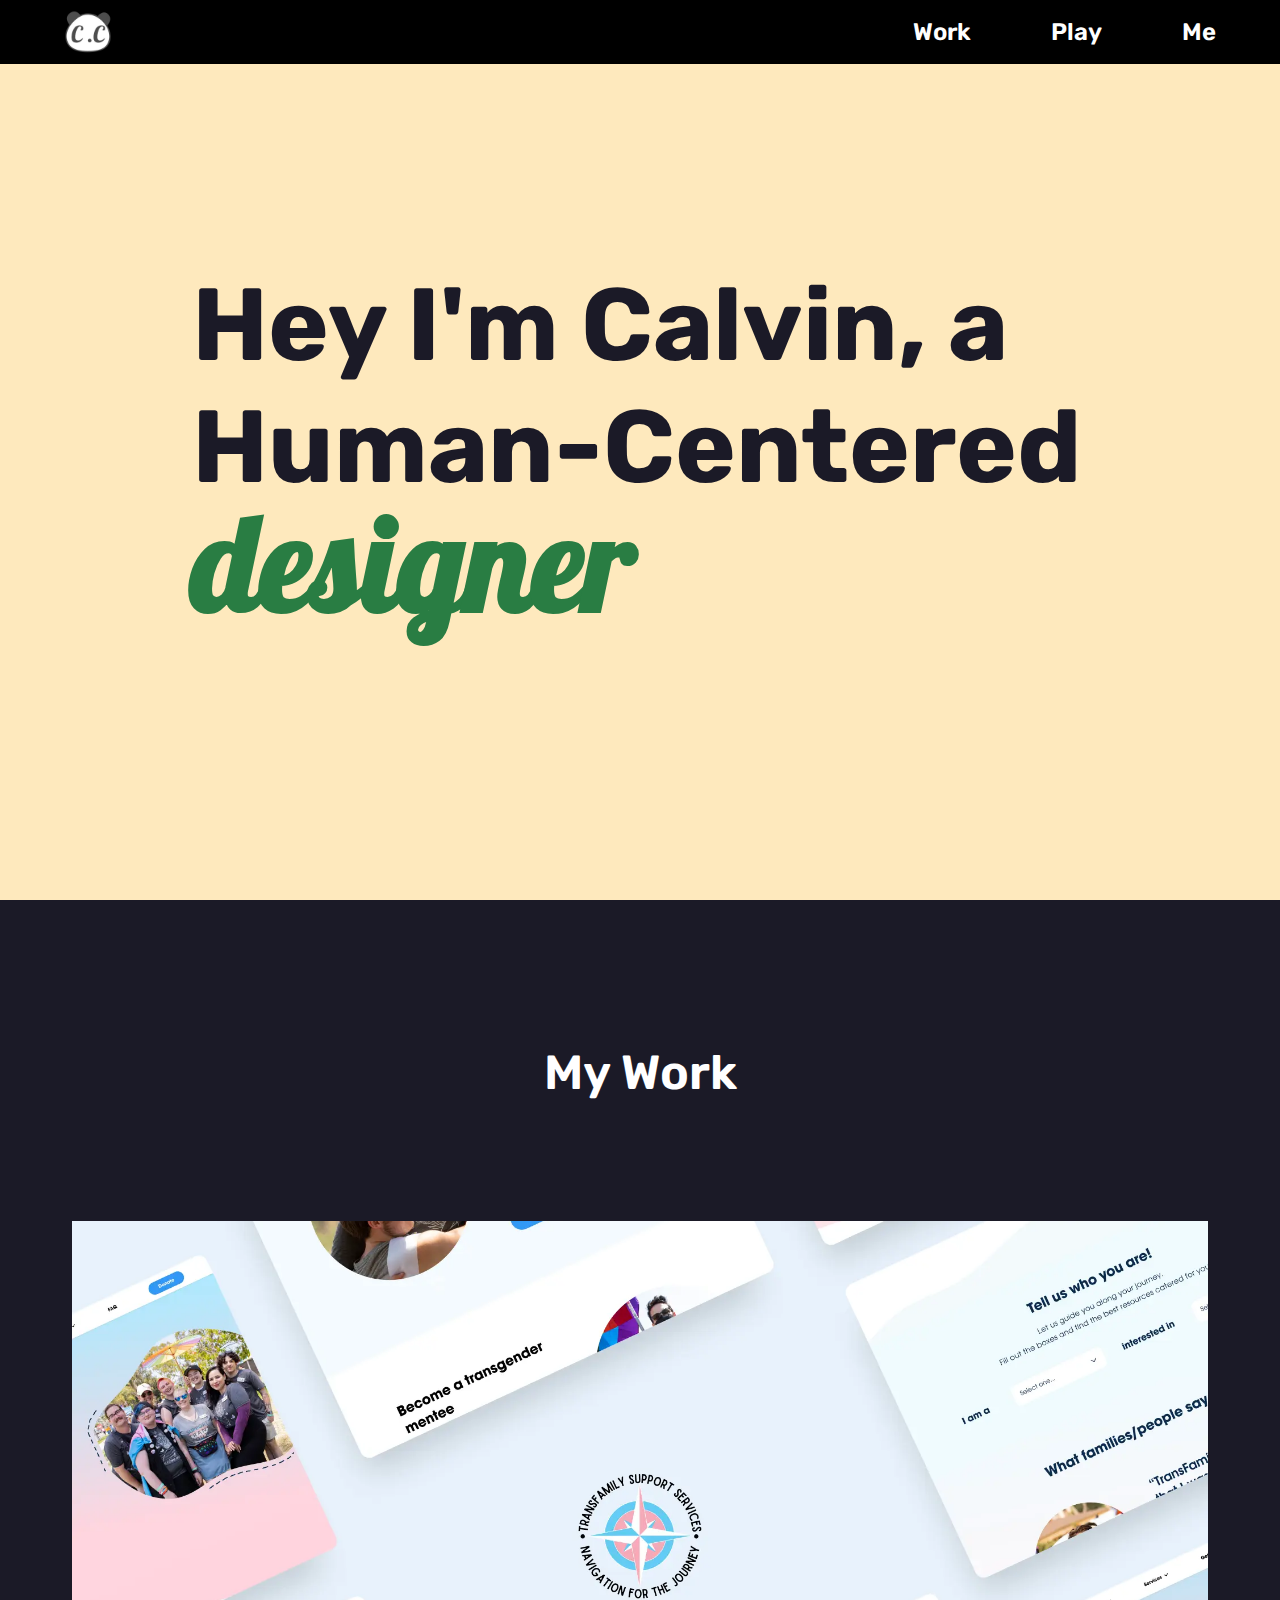
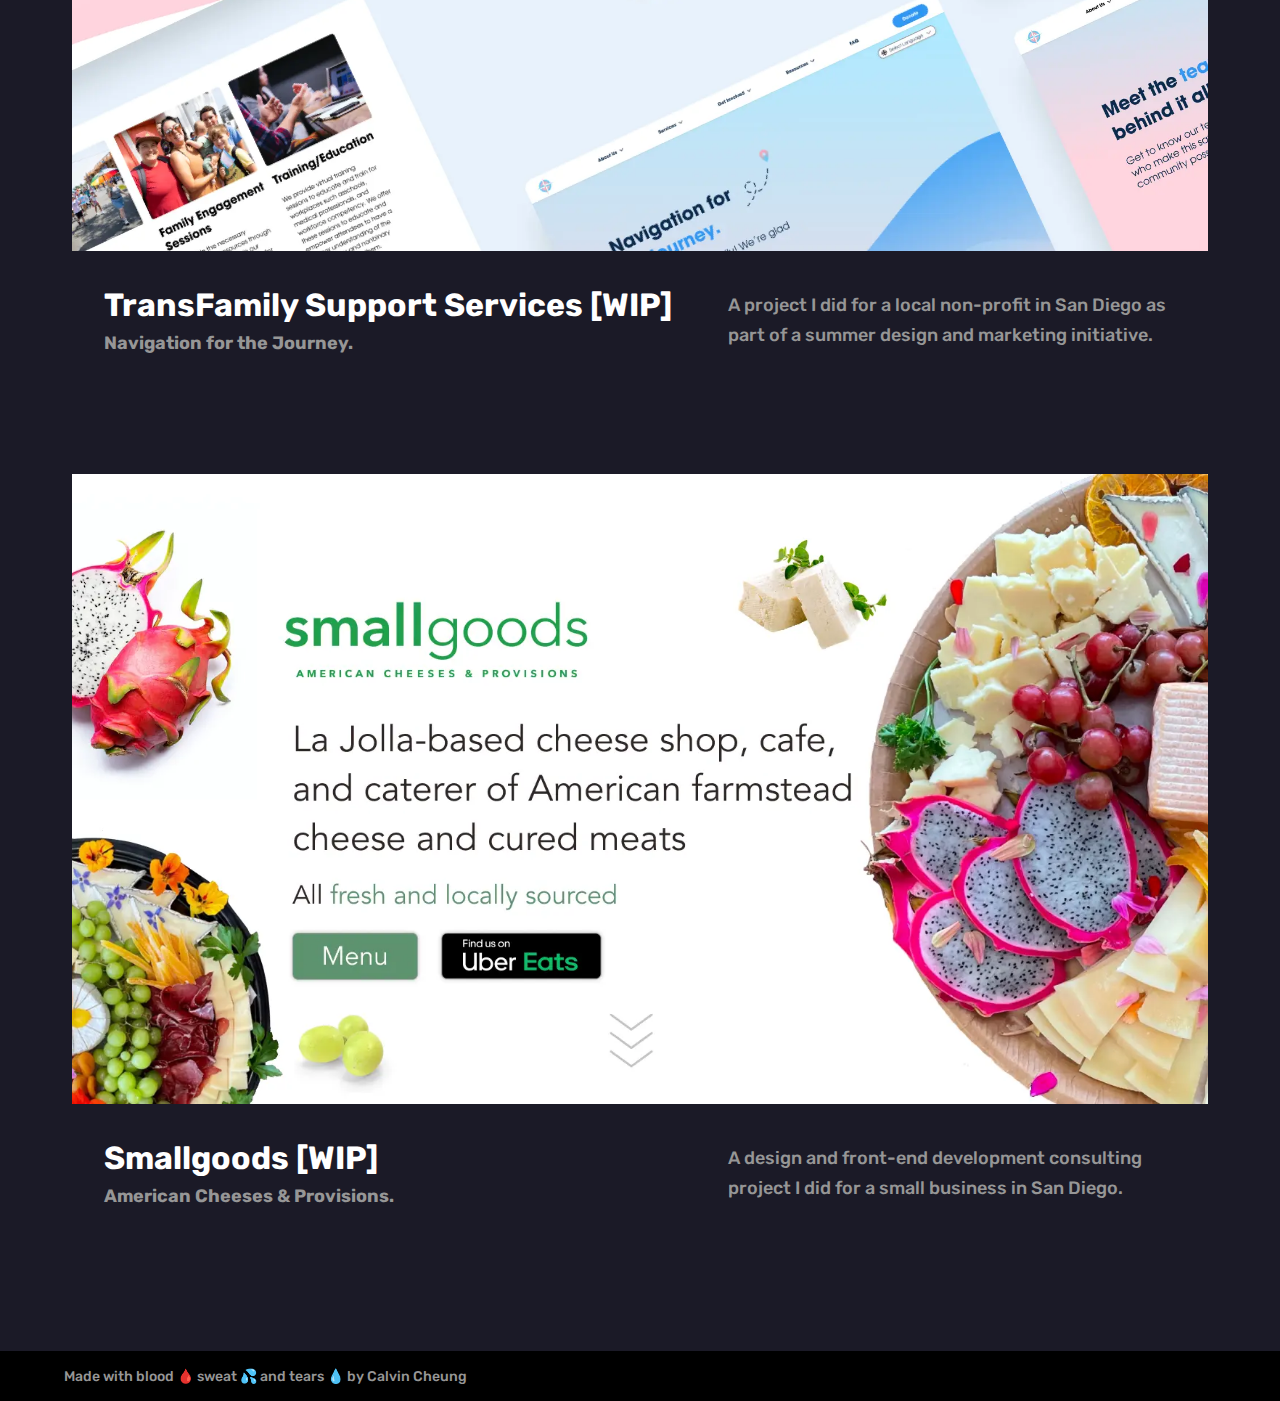
==== index.html @ ed8572fb "added files" ====
<!DOCTYPE html>
<html lang="en">
<head>
  <meta charset="UTF-8">
  <meta http-equiv="X-UA-Compatible" content="IE=edge">
  <meta name="viewport" content="width=device-width, initial-scale=1.0">
  <link rel="stylesheet" media="screen" href="styles.css">
  <title>Work</title>
</head>
<body>
  <header>
    <!-- Navigation -->
    <nav id="navbar">
      <div class="brand">
        <a href="/index.html"><img src="images/noto_panda.webp" alt="logo"></a>
      </div>
      <ul>
        <a href="/index.html">
          <div class="link-container">
            <li>Work</li>
          </div>
        </a>
        <a href="/playground.html" id="play">
          <div class="link-container">
            <li>
              <span class="letter">P</span><span class="letter">l</span><span class="letter">a</span><span class="letter">y</span>
            </li>
          </div>
        </a>
        <a href="about.html">
          <div class="link-container">
            <li>Me</li>
          </div>
        </a>
      </ul>
    </nav>
  </header>

  <main>
    <!-- Hero Section -->
    <section id="hero">
      <h1>Hey I'm Calvin, a Human-Centered <span class="fancy">designer</span></h1>
    </section>
    <!-- Work Section -->
    <section id="work">
      <h2 class="section-heading">My Work</h2>
      <!-- TransFamily Support Services -->
      <div class="work-item">
        <div class="work-thumb">
          <a href="#">
            <img class="img-fit" src="images/tfss_thumb.webp" alt="TransFamily Support Services case study thumbnail">
          </a>
        </div>
        <div class="work-info">
          <div class="work-title">
            <h3>TransFamily Support Services [WIP]</h3>
            <h5 class="work-caption">Navigation for the Journey.</h5>
          </div>
          <p class="work-description">
            A project I did for a local non-profit in San Diego as part of a summer design and marketing initiative.
          </p>
        </div>
      </div>
      <!-- Smallgoods -->
      <div class="work-item">
        <div class="work-thumb">
          <a href="#">
            <img class="img-fit" src="images/Smallgoods.webp" alt="Smallgoods case study thumbnail">
          </a>
        </div>
        <div class="work-info">
          <div class="work-title">
            <h3>Smallgoods [WIP]</h3>
            <h5 class="work-caption">American Cheeses & Provisions.</h5>
          </div>
          <p class="work-description">
            A design and front-end development consulting project I did for a small business in San Diego.
          </p>
        </div>
      </div>
    </section>
  </main>
  
  <!-- Footer -->
  <footer>
    <li>
      <ul>
        <h6>Made with blood 🩸 sweat 💦 and tears 💧 by Calvin Cheung</h6>
      </ul>
    </li>
  </footer>
  <script src="index.js"></script>
</body>
</html>
---- styles.css ----
:root {
  font-size: 62.5%; /* root font size of 10px */
  margin: 0;
  --light: rgb(254, 233, 189);
  --dark: #1b1a27;
  --green: rgba(41,125,67);
  --subtitle-color: #969696;
  --medium-font-weight: 500;
  --nav-font-weight: 600;
  --transition-function: cubic-bezier(0.19, 1, 0.22, 1);
  background-color: black;
}

@font-face {
  font-family: "Rubik";
  src: url(/fonts/Rubik-VariableFont_wght.ttf);
}

@font-face {
  font-family: "Lobster";
  src: url(/fonts/Lobster-Regular.ttf);
}

/* GLOBAL STYLES */
body {
  margin: 0;
  font-family: "Rubik", sans-serif;
  color: white;
  background-color: var(--dark);
}

h1 {
  color: white;
  font-size: 8vw;
  margin: 0 15vw;
  width: 70vw;
}

h2 {
  font-size: 4.8rem;
  font-weight: var(--nav-font-weight);
  margin: 0;
}

h3 {
  font-size: 3.2rem;
  margin: 0;
}

h4 {
  font-size: 2.4rem;
  margin: 0;
}

h5 {
  font-size: 1.8rem;
  margin: 0;
}

h6 {
  font-size: 1.4rem;
  font-weight: 500;
  color: var(--subtitle-color);
}

p {
  font-size: 1.8rem;
  line-height: 30px;
  margin: 0;
}

ul {
  padding: 0;
}

ul > a {
  text-decoration: none;
}

li {
  list-style: none;
}

/* NAVIGATION */
nav {
  background-color: black;
  font-weight: var(--nav-font-weight);
  width: 90%;
  height: 64px;
  display: flex;
  justify-content: space-between;
  padding: 0 5%;
  position: fixed;
  z-index: 3;
}

.brand {
  display: flex;
  align-items: center;
}

.brand img {
  width: 48px;
}

nav ul {
  height: 100%;
  display: flex;
  justify-content: right;
  margin: 0;
}

.link-container {
  padding: 0 40px;
  font-size: 2.4rem;
  display: inline;
}

a:last-child .link-container {
  padding-right: 0px;
}

nav ul a {
  height: 100%;
  display: flex;
  align-items: center; /* centers on y */
  justify-self: center;
  color: white;
}

nav ul a:hover {
  transition: ease .3s;
  color: var(--subtitle-color);
}

/* Colorful play hover effect */
#play:hover .letter:nth-child(1) {
  color: red;
  transition: ease .3s;
}

#play:hover .letter:nth-child(2) {
  color: orange;
  transition: ease .3s;
}

#play:hover .letter:nth-child(3) {
  color: green;
  transition: ease .3s;
}

#play:hover .letter:nth-child(4) {
  color: skyblue;
  transition: ease .3s;
}

/* FOOTER */
footer {
  background-color: black;
  width: 90%;
  height: 50px;
  padding: 0 5%;
  display: flex;
  overflow: hidden;
  align-items: center;  /*centers on y */
  justify-content: space-between;
}

/* SECTION STYLES */
.section-heading {
  text-align: center;
  padding-bottom: 120px;
  margin: 0;
}

.img-fit {
  width: 100%;
  height: 70vh;
  object-fit: cover;
}

/* HERO SECTION */
#hero {
  height: 100vh;
  width: 100vw;
  background-color: var(--light);
  display: grid;
  place-items: center;
}

#hero > h1 {
  color: var(--dark);
}

.fancy {
  font-family: 'Lobster', cursive;
  font-size: 1.3em;
  line-height: .8em;
  color: var(--green);
}

/* WORK SECTION */
#work {
  padding: 144px 0;
}

.work-item {
  margin: 0 72px 120px;
}

.work-item:last-child {
  margin-bottom: 0;
}

.work-thumb {
  overflow: hidden;
  cursor: pointer;
}

.work-thumb img {
  transition: var(--transition-function) 1s;
  transform: scale(1);
}

.work-thumb img:hover {
  transition: var(--transition-function) 1s;
  transform: scale(1.05);
}

.work-info {
  margin-top: 32px;
  padding-left: 32px;
  display: grid;
  grid-template-columns: auto 80ch;
}

.work-title {
  display: flex;
  flex-direction: column;
}

.work-caption {
  color: var(--subtitle-color);
  margin-top: 8px;
}

.work-description {
  margin: 0;
  align-self: center;
  justify-self: center;
  font-weight: var(--medium-font-weight);
  color: var(--subtitle-color);
  padding-right: 32px;
  grid-column-start: 2;
}

/* ABOUT PAGE */
#about-header {
  margin: 0 72px;
  padding: 144px 0;
}

#about-header > h1 {
  text-align: center;
  margin-bottom: 56px;
}

.about-header {
  display: grid;
  grid-template-columns: 45vw 10vw auto;
}

.about-image-fit {
  width: 100%;
  object-fit: cover;
}

.about-content {
  grid-column-start: 3;
  display: flex;
  flex-direction: column;
  justify-content: center;
}

.about-description {
  margin-top: 16px;
  color: var(--subtitle-color);
}
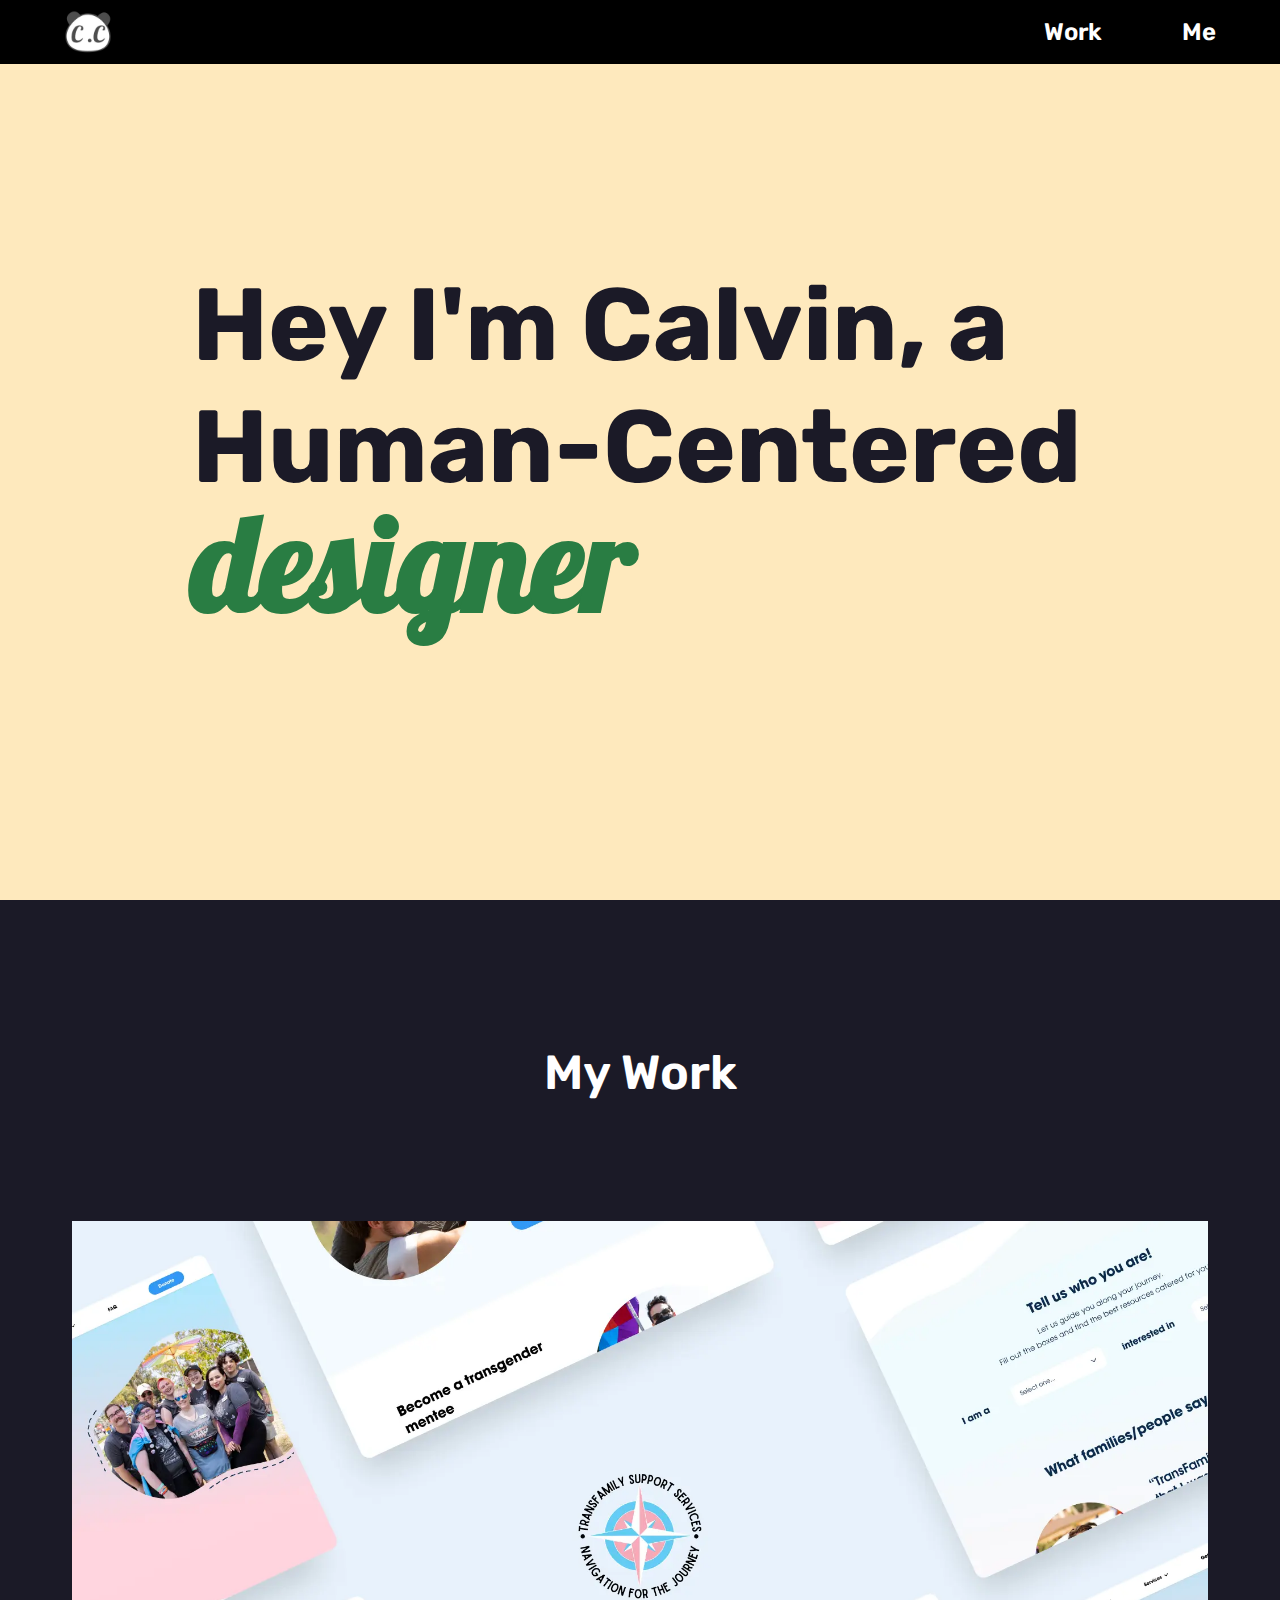
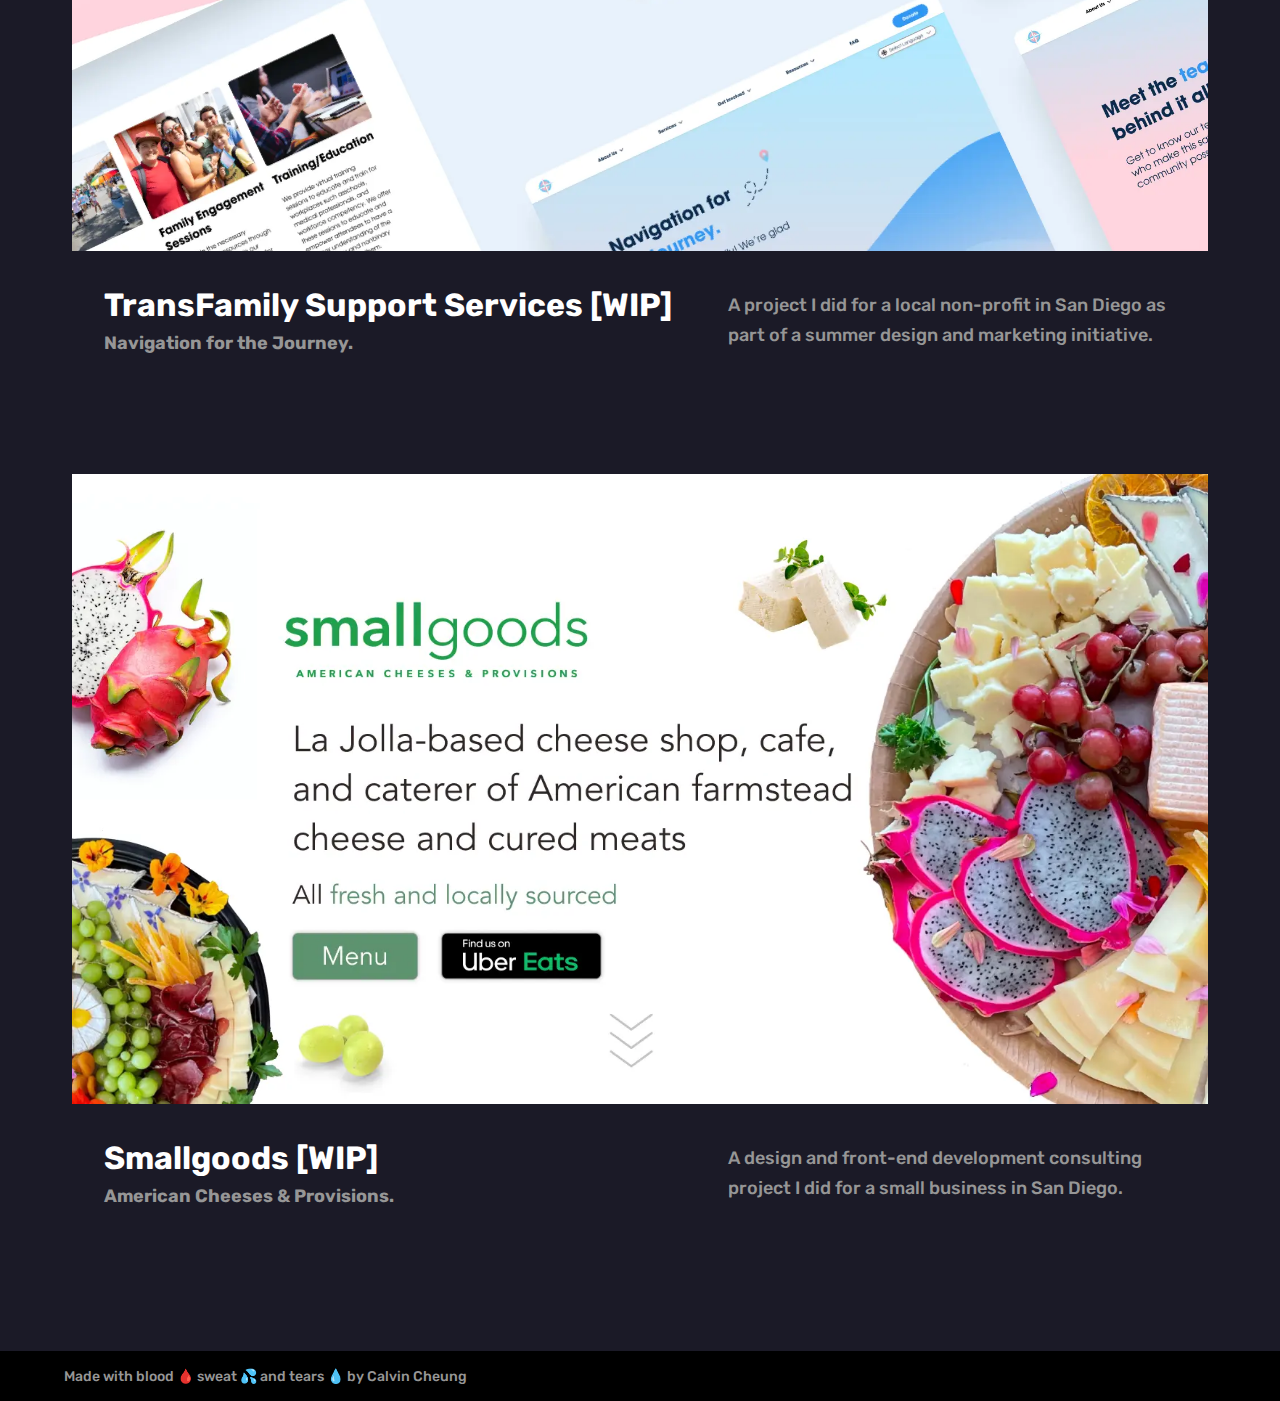
==== commit e203a12d: "added media queries" ====
--- a/index.html
+++ b/index.html
@@ -20,19 +20,16 @@
             <li>Work</li>
           </div>
         </a>
-        <a href="/playground.html" id="play">
-          <div class="link-container">
-            <li>
-              <span class="letter">P</span><span class="letter">l</span><span class="letter">a</span><span class="letter">y</span>
-            </li>
-          </div>
-        </a>
         <a href="about.html">
           <div class="link-container">
             <li>Me</li>
           </div>
         </a>
+        <!-- Hamburger -->
       </ul>
+      <a class="hamburger" href="#">
+        <img src="images/charm_menu-hamburger.svg" alt="hamburger icon">
+      </a>
     </nav>
   </header>
 
--- a/styles.css
+++ b/styles.css
@@ -24,7 +24,7 @@
 /* GLOBAL STYLES */
 body {
   margin: 0;
-  font-family: "Rubik", sans-serif;
+  font-family: "Rubik", Arial, Helvetica, sans-serif;
   color: white;
   background-color: var(--dark);
 }
@@ -131,6 +131,10 @@
 nav ul a:hover {
   transition: ease .3s;
   color: var(--subtitle-color);
+}
+
+.hamburger {
+  display: none;
 }
 
 /* Colorful play hover effect */
@@ -193,7 +197,7 @@
 }
 
 .fancy {
-  font-family: 'Lobster', cursive;
+  font-family: 'Lobster', Arial, Helvetica, sans-serif;
   font-size: 1.3em;
   line-height: .8em;
   color: var(--green);
@@ -255,17 +259,18 @@
 }
 
 /* ABOUT PAGE */
-#about-header {
+#about {
   margin: 0 72px;
   padding: 144px 0;
 }
 
-#about-header > h1 {
+#about > h1 {
   text-align: center;
+  font-size: 6.4rem;
   margin-bottom: 56px;
 }
 
-.about-header {
+.about {
   display: grid;
   grid-template-columns: 45vw 10vw auto;
 }
@@ -285,4 +290,110 @@
 .about-description {
   margin-top: 16px;
   color: var(--subtitle-color);
+}
+
+/* TABLET */
+@media only screen and (max-width: 1200px) {
+  h3 {
+    font-size: 2.4em;
+  }
+
+  p {
+    font-size: 1.6em;
+  }
+
+  .section-heading {
+    padding-bottom: 80px;
+  }
+
+  #work {
+    padding: 120px 0;
+  }
+  
+  .work-item {
+    margin: 0 48px 96px;
+  }
+
+  .work-info {
+    display: flex;
+    flex-direction: column;
+  }
+
+  .work-description {
+    padding-right: 0;
+    align-self: auto;
+    margin-top: 16px;
+  }
+
+  #about {
+    padding: 112px 0;
+    margin: 0 56px;
+  }
+
+  #about > h1 {
+    width: auto;
+    font-size: 5.6em;
+  }
+
+  .about {
+    display: flex;
+    flex-direction: column;
+  }
+
+  .about-image-fit {
+    height: 70vh;
+    object-fit: contain;
+  }
+
+  .about-content {
+    margin-top: 48px;
+  }
+}
+
+/* MOBILE and below */
+@media only screen and (max-width: 768px) {
+  nav ul {
+    display: none;
+  }
+
+  .hamburger {
+    display: block;
+    align-self: center;
+  }
+  
+  .hamburger img {
+    height: 40px;
+    width: 40px;
+  }
+
+  .img-fit {
+    height: 50vh;
+  }
+
+  .section-heading {
+    padding-bottom: 48px;
+  }
+
+  #work {
+    padding: 88px 0;
+  }
+
+  .work-item {
+    margin: 0 24px 56px;
+  }
+
+  .work-info {
+    padding-left: 0;
+  }
+
+  #about {
+    padding: 88px 0;
+    margin: 0 24px;
+  }
+
+ #about > h1 {
+  font-size: 4.8em;
+  width: 100%;
+  margin: 0 0 56px;
+ }
 }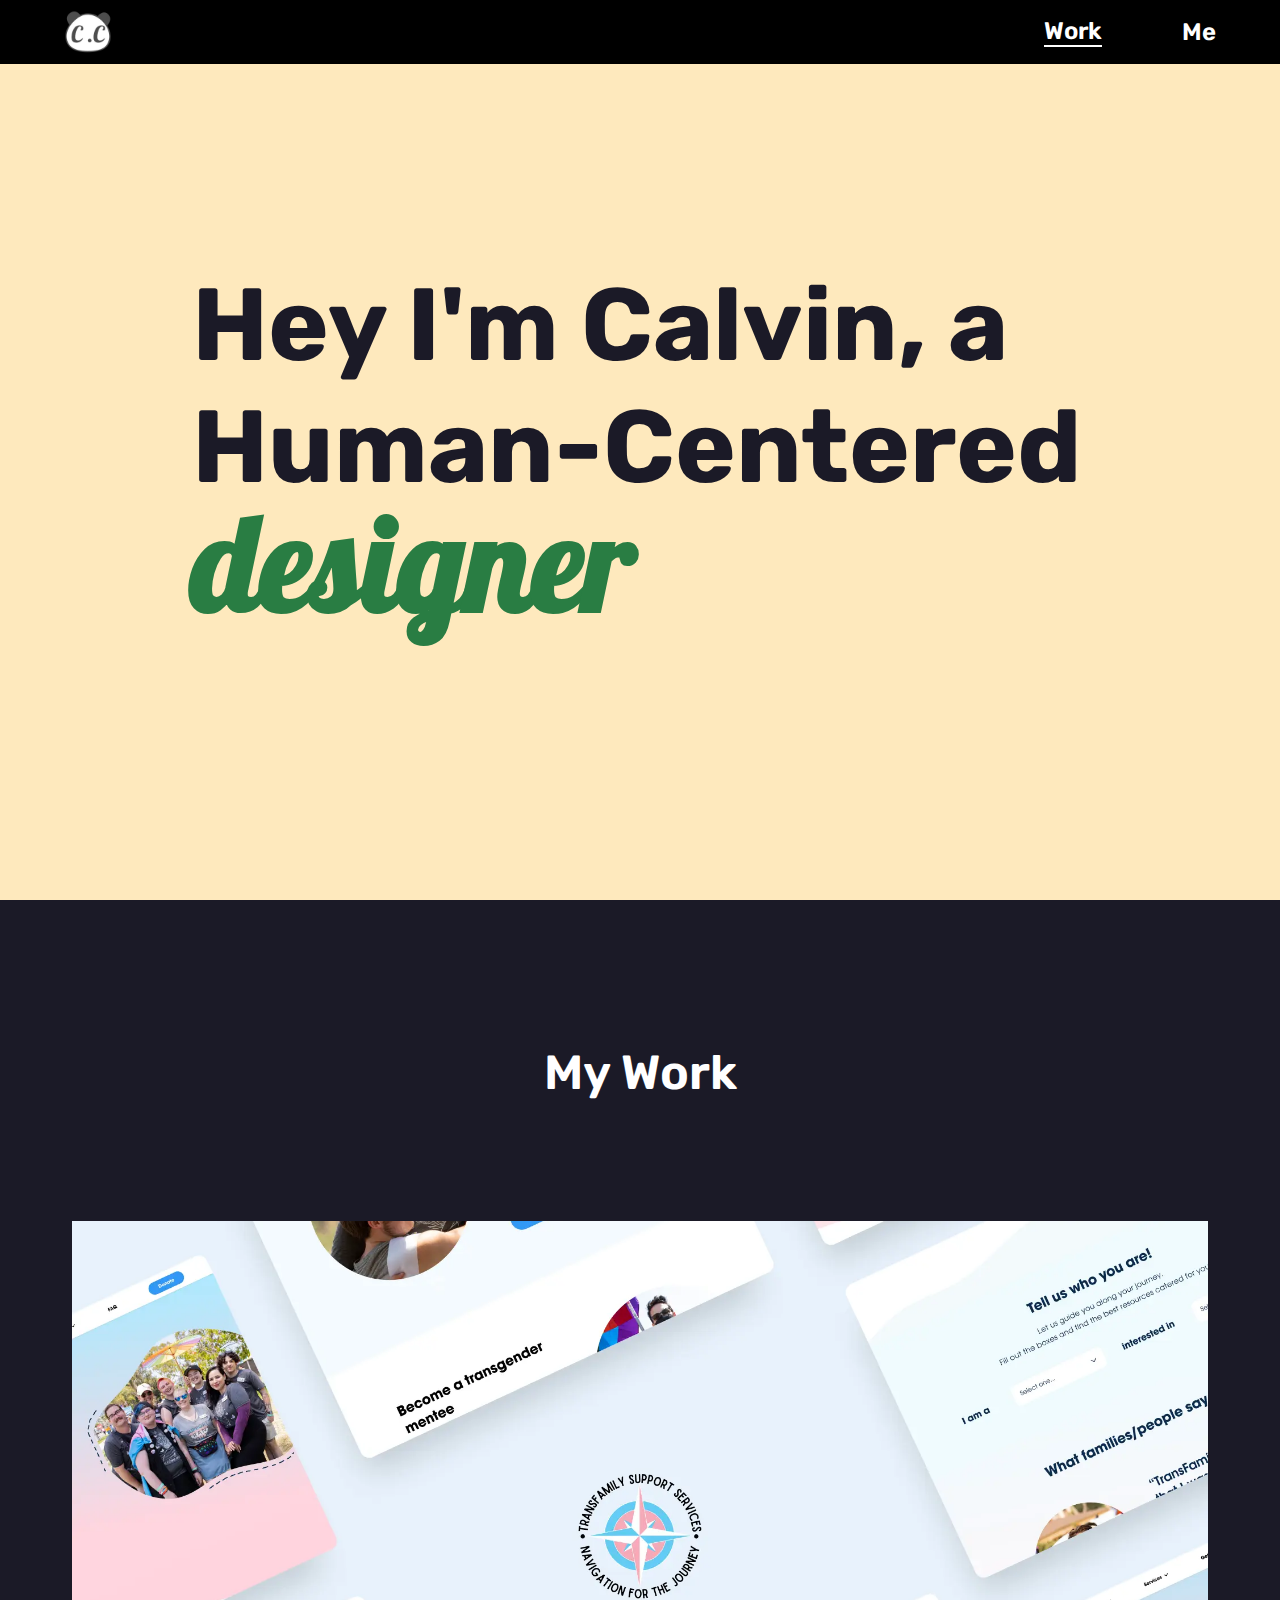
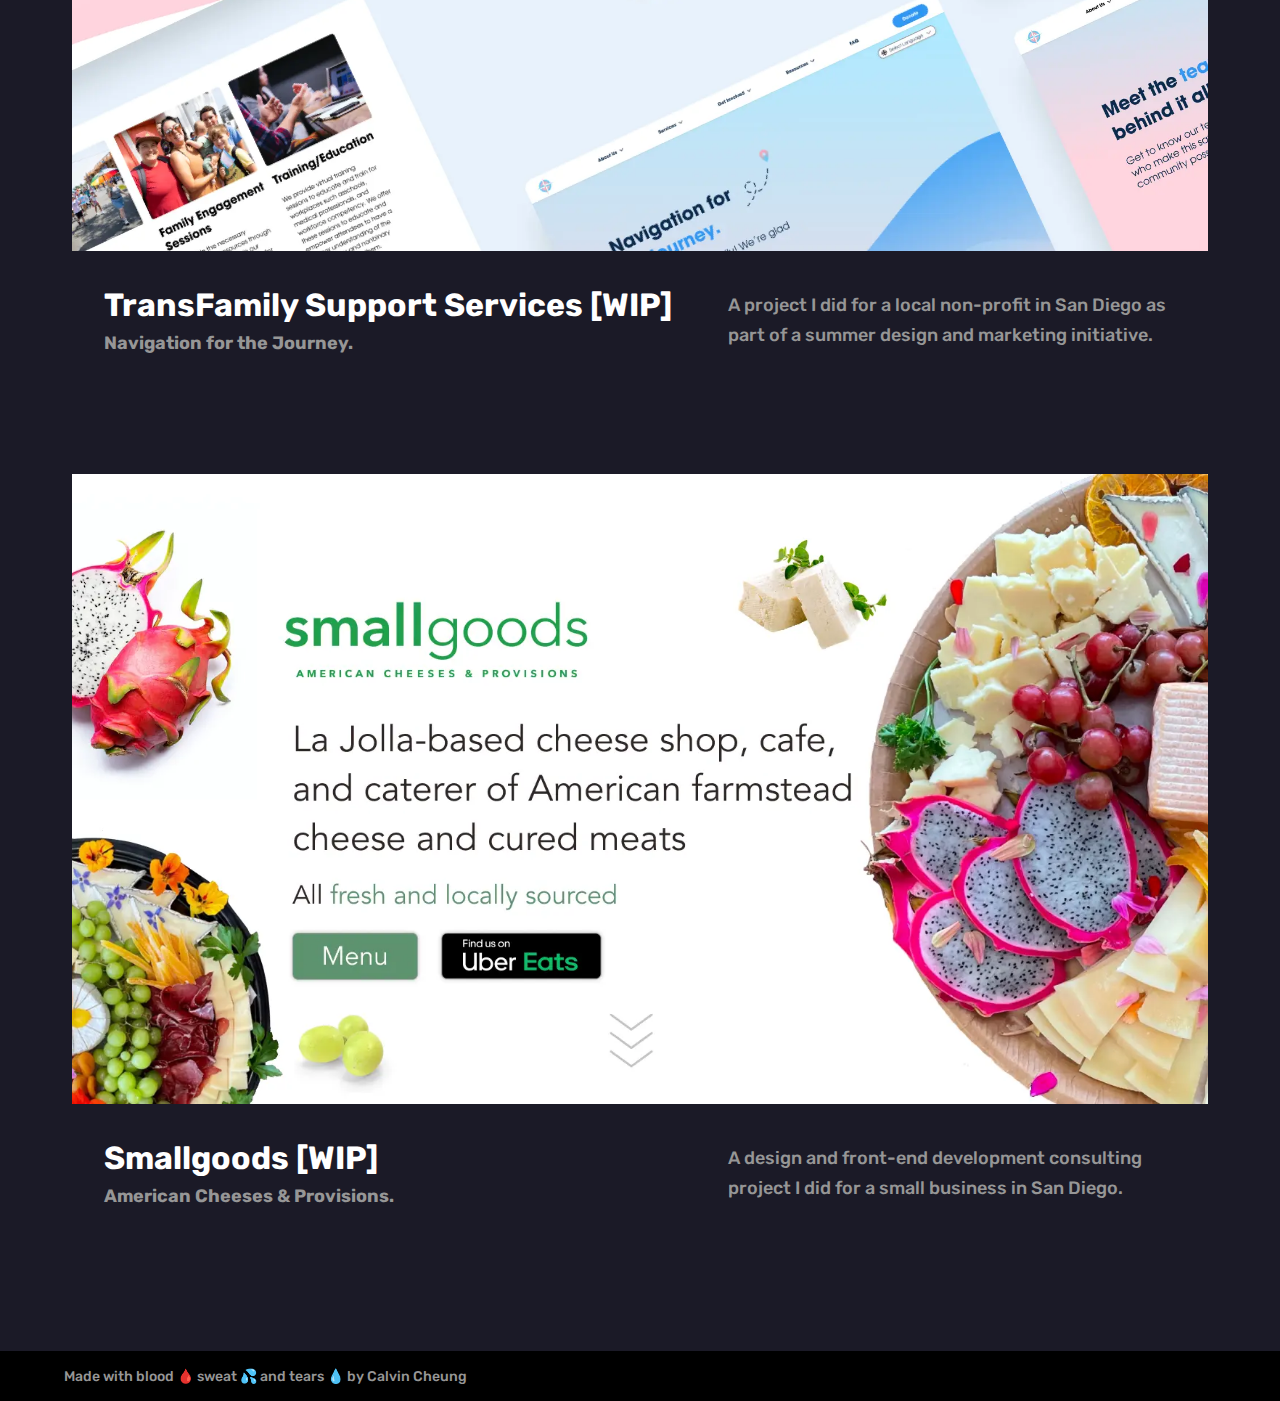
==== commit 419ea077: "added picture tag and changed breakpoints" ====
--- a/index.html
+++ b/index.html
@@ -16,14 +16,10 @@
       </div>
       <ul>
         <a href="/index.html">
-          <div class="link-container">
-            <li>Work</li>
-          </div>
+          <li class="active">Work</li>
         </a>
         <a href="about.html">
-          <div class="link-container">
-            <li>Me</li>
-          </div>
+          <li>Me</li>
         </a>
         <!-- Hamburger -->
       </ul>
@@ -45,7 +41,10 @@
       <div class="work-item">
         <div class="work-thumb">
           <a href="#">
-            <img class="img-fit" src="images/tfss_thumb.webp" alt="TransFamily Support Services case study thumbnail">
+            <picture>
+              <source media="(min-width: 1200px)" srcset="images/tfss_thumb.webp">
+              <img class="img-fit" src="images/tfss_thumb-mini.webp" alt="TransFamily Support Services case study thumbnail">
+            </picture>
           </a>
         </div>
         <div class="work-info">
--- a/styles.css
+++ b/styles.css
@@ -110,14 +110,14 @@
   margin: 0;
 }
 
-.link-container {
-  padding: 0 40px;
+nav ul li {
+  margin: 0 40px;
   font-size: 2.4rem;
   display: inline;
 }
 
-a:last-child .link-container {
-  padding-right: 0px;
+a:last-child li {
+  margin-right: 0px;
 }
 
 nav ul a {
@@ -131,6 +131,15 @@
 nav ul a:hover {
   transition: ease .3s;
   color: var(--subtitle-color);
+}
+
+.active {
+	border-bottom: 2px solid white;
+}
+
+nav ul a:hover .active {
+  transition: ease .3s;
+	border-color: var(--subtitle-color);
 }
 
 .hamburger {
@@ -306,6 +315,10 @@
     padding-bottom: 80px;
   }
 
+  .img-fit {
+    height: 50vh;
+  }
+
   #work {
     padding: 120px 0;
   }
@@ -317,6 +330,7 @@
   .work-info {
     display: flex;
     flex-direction: column;
+    padding-left: 0;
   }
 
   .work-description {
@@ -351,7 +365,12 @@
 }
 
 /* MOBILE and below */
-@media only screen and (max-width: 768px) {
+@media only screen and (max-width: 700px) {
+  h1 {
+    font-size: 15vw;
+    margin: 0 5vw;
+  }
+
   nav ul {
     display: none;
   }
@@ -367,7 +386,7 @@
   }
 
   .img-fit {
-    height: 50vh;
+    height: 30vh;
   }
 
   .section-heading {
@@ -384,6 +403,7 @@
 
   .work-info {
     padding-left: 0;
+    margin-top: 16px;
   }
 
   #about {
